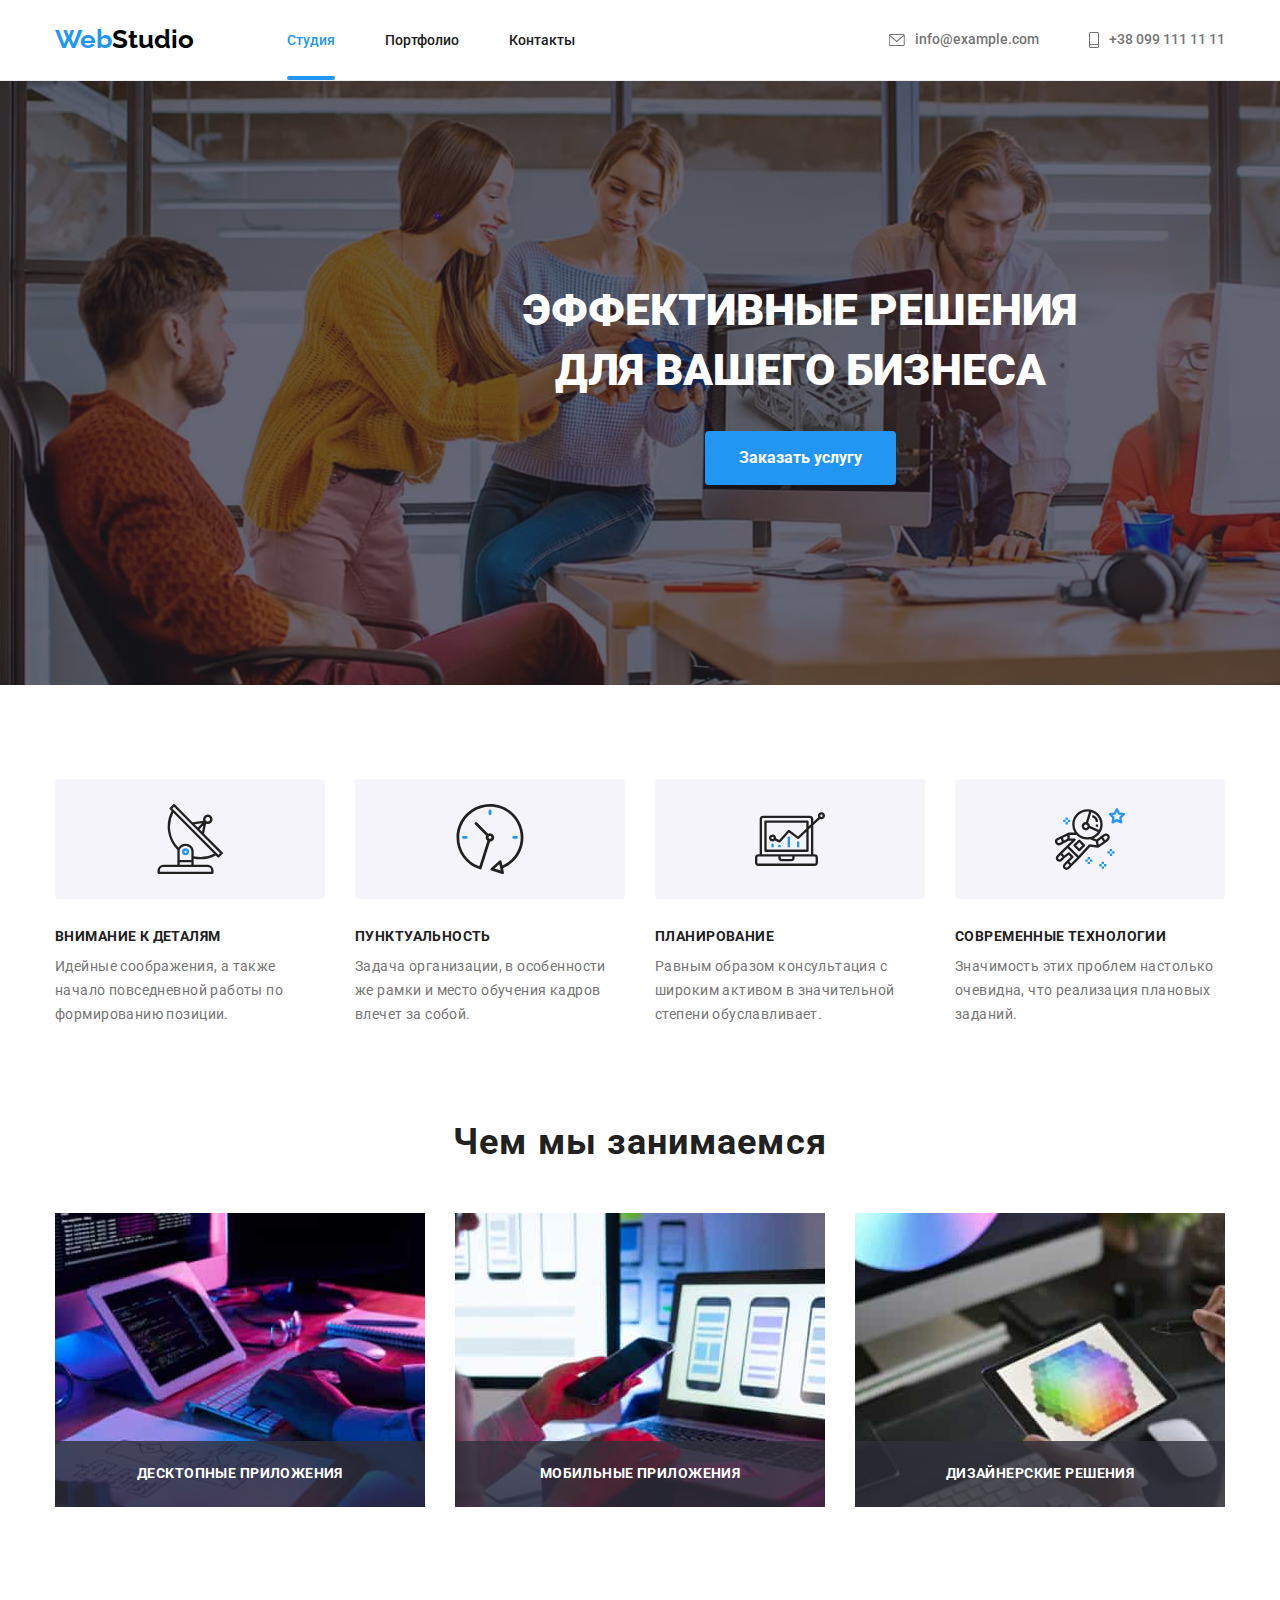
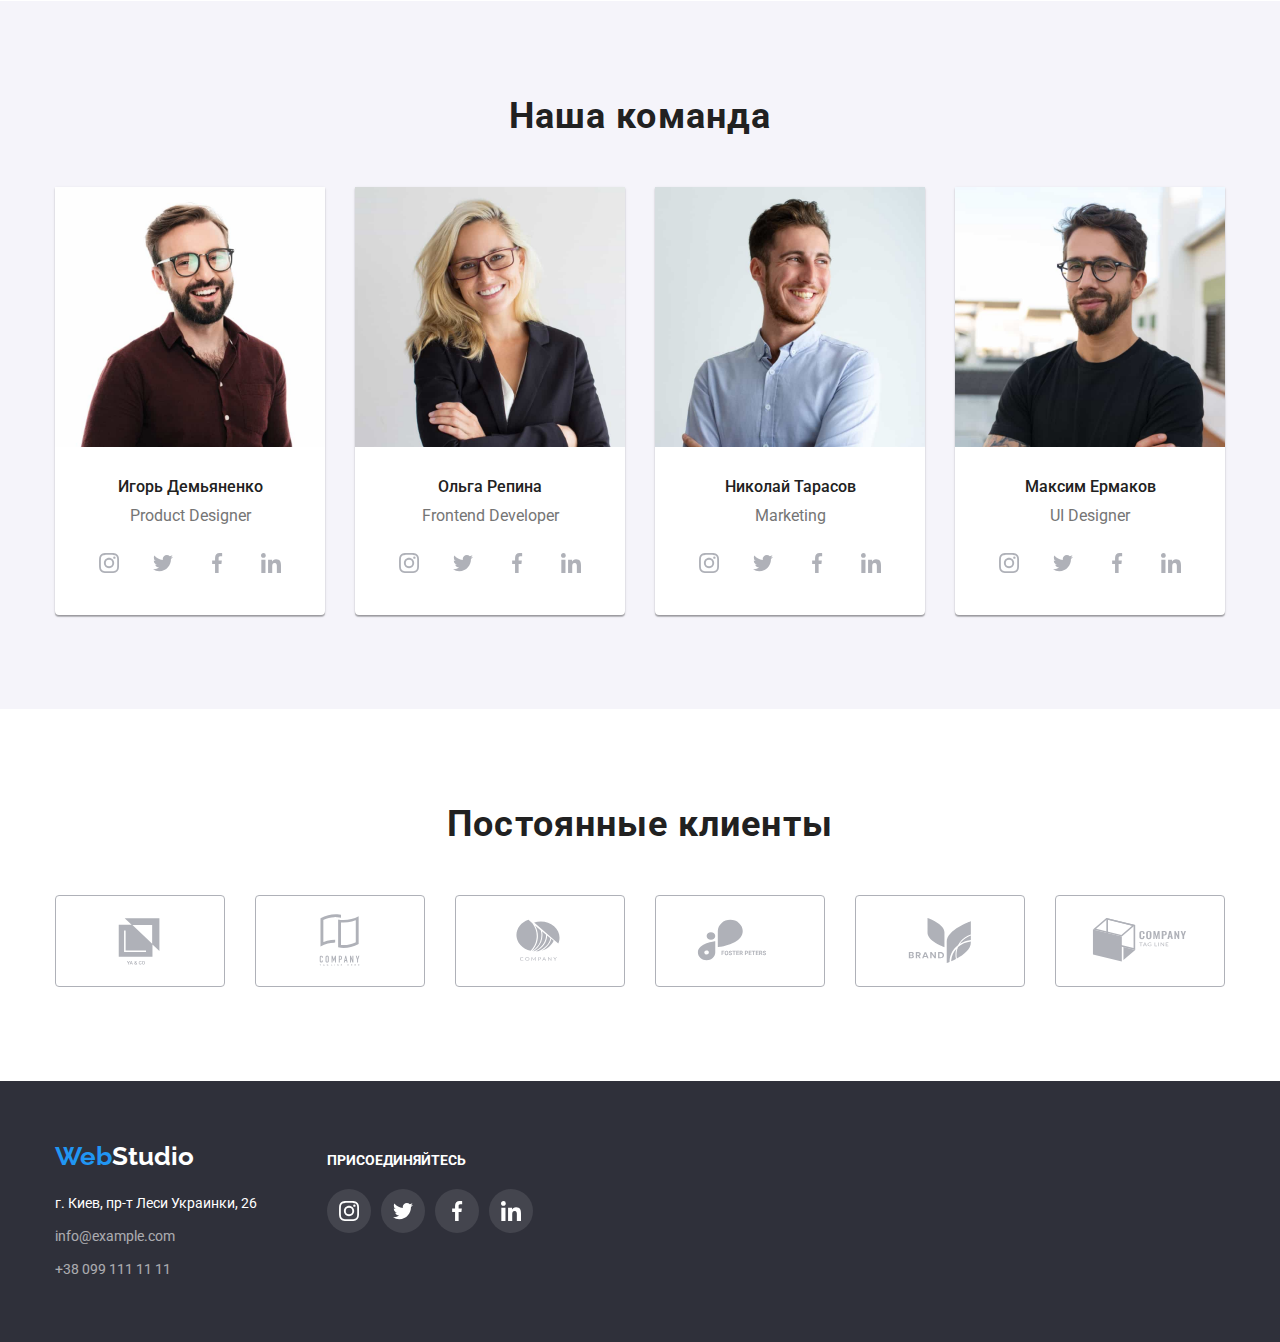
==== index.html @ a7347874 "initial commit" ====
<!DOCTYPE html>
<html lang="ru">
  <head>
    <meta charset="UTF-8" />
    <meta http-equiv="X-UA-Compatible" content="IE=edge" />
    <meta name="viewport" content="width=device-width, initial-scale=1.0" />

    <link rel="preconnect" href="https://fonts.googleapis.com" />
    <link rel="preconnect" href="https://fonts.gstatic.com" crossorigin />
    <link
      href="https://fonts.googleapis.com/css2?family=Raleway:wght@700&family=Roboto:wght@400;500;700;900&display=swap"
      rel="stylesheet"
    />
    <link
      rel="stylesheet"
      href="https://cdnjs.cloudflare.com/ajax/libs/modern-normalize/1.1.0/modern-normalize.min.css"
    />
    <link rel="stylesheet" href="./css/styles.css" />
    <title>Студия</title>
  </head>
  <body>
    <header>
      <section class="header-section">
        <div class="container">
          <a href="#" class="logo"><span class="logo-part">Web</span>Studio</a>
          <nav>
            <ul class="nav-list">
              <li><a class="nav-link link-color-change curent" href="#" width="48px">Студия</a></li>
              <li>
                <a class="nav-link link-color-change" href="./portfolio.html">Портфолио</a>
              </li>
              <li><a class="nav-link nav-link-color link-color-change" href="#">Контакты</a></li>
            </ul>
          </nav>
          <ul class="address-list">
            <li>
              <a class="address-link link-color-change" href="mailto:info@example.com">
                <svg class="mail" width="16" height="12">
                  <use href="./images/icons.svg#mail"></use>
                </svg>
                info@example.com
              </a>
            </li>
            <li>
              <a class="address-link link-color-change" href="tel:380991111111">
                <svg class="phone" width="10" height="16">
                  <use href="./images/icons.svg#phone"></use>
                </svg>
                +38 099 111 11 11</a
              >
            </li>
          </ul>
        </div>
      </section>
    </header>

    <main>
      <!-- Hero section -->
      <section class="hero-section">
        <div class="container">
          <h1 class="hero-title">ЭФФЕКТИВНЫЕ РЕШЕНИЯ <br />ДЛЯ ВАШЕГО БИЗНЕСА</h1>
          <button class="hero-button" type="button" data-modal-open>Заказать услугу</button>
        </div>
      </section>

      <!-- why we section -->
      <section class="why-we-section section">
        <div class="container">
          <ul class="why-we-list">
            <li class="why-we-card">
              <div class="feature-icon-thumb">
                <svg class="feature-icon" width="70px" height="70px">
                  <use href="./images/icons.svg#feature1"></use>
                </svg>
              </div>
              <h3 class="why-we-title title-color">Внимание к деталям</h3>
              <p class="why-we-content">
                Идейные соображения, а также начало повседневной работы по формированию позиции.
              </p>
            </li>
            <li class="why-we-card">
              <div class="feature-icon-thumb">
                <svg class="feature-icon" width="70px" height="70px">
                  <use href="./images/icons.svg#feature2"></use>
                </svg>
              </div>
              <h3 class="why-we-title title-color">Пунктуальность</h3>
              <p class="why-we-content">
                Задача организации, в особенности же рамки и место обучения кадров влечет за собой.
              </p>
            </li>
            <li class="why-we-card">
              <div class="feature-icon-thumb">
                <svg class="feature-icon" width="70px" height="70px">
                  <use href="./images/icons.svg#feature3"></use>
                </svg>
              </div>
              <h3 class="why-we-title title-color">Планирование</h3>
              <p class="why-we-content">
                Равным образом консультация с широким активом в значительной степени обуславливает.
              </p>
            </li>
            <li class="why-we-card">
              <div class="feature-icon-thumb">
                <svg class="feature-icon" width="70px" height="70px">
                  <use href="./images/icons.svg#feature4"></use>
                </svg>
              </div>
              <h3 class="why-we-title title-color">Современные технологии</h3>
              <p class="why-we-content">
                Значимость этих проблем настолько очевидна, что реализация плановых заданий.
              </p>
            </li>
          </ul>
        </div>
      </section>
      <!-- What we do section -->
      <section class="what-we-do-section section">
        <div class="container">
          <h2 class="what-we-do-title title-color">Чем мы занимаемся</h2>
          <ul class="what-we-do-list">
            <li>
              <img src="./images/img1what.jpg" alt="человек печатает на клавиатуре" width="370" />
              <p class="label">Десктопные приложения</p>
            </li>
            <li>
              <img src="./images/img2what.jpg" alt="женщина держит в реках телефон" width="370" />
              <p class="label">Мобильные приложения</p>
            </li>
            <li>
              <img
                src="./images/img3what.jpg"
                alt="планшет со цветовым спектром на экране"
                width="370"
              />
              <p class="label">Дизайнерские решения</p>
            </li>
          </ul>
        </div>
      </section>
      <!-- Our team section -->
      <section class="our-team-section section">
        <div class="container">
          <h2 class="our-team-title title-color">Наша команда</h2>
          <ul class="our-team-list">
            <li class="our-team-card">
              <img src="./images/img1team.jpg" alt="мужчина в очках с бородой" width="270" />
              <div class="our-team-description">
                <h3 class="our-team-unit">Игорь Демьяненко</h3>
                <p class="our-team-position">Product Designer</p>
                <ul class="social-link-list">
                  <li>
                    <a href="#" class="social-link">
                      <svg class="social-link-icon" width="20" height="20">
                        <use href="./images/icons.svg#instagram"></use>
                      </svg>
                    </a>
                  </li>
                  <li>
                    <a href="#" class="social-link">
                      <svg class="social-link-icon" width="20" height="20">
                        <use href="./images/icons.svg#twitter"></use>
                      </svg>
                    </a>
                  </li>
                  <li>
                    <a href="#" class="social-link">
                      <svg class="social-link-icon" width="20" height="20">
                        <use href="./images/icons.svg#facebook"></use>
                      </svg>
                    </a>
                  </li>
                  <li>
                    <a href="#" class="social-link">
                      <svg class="social-link-icon" width="20" height="20">
                        <use href="./images/icons.svg#linkedin"></use>
                      </svg>
                    </a>
                  </li>
                </ul>
              </div>
            </li>

            <li class="our-team-card">
              <img src="./images/img2team.jpg" alt="женщина в очках в темном пиджаке" width="270" />
              <div class="our-team-description">
                <h3 class="our-team-unit">Ольга Репина</h3>
                <p class="our-team-position">Frontend Developer</p>
                <ul class="social-link-list">
                  <li>
                    <a href="#" class="social-link">
                      <svg class="social-link-icon" width="20" height="20">
                        <use href="./images/icons.svg#instagram"></use>
                      </svg>
                    </a>
                  </li>
                  <li>
                    <a href="#" class="social-link">
                      <svg class="social-link-icon" width="20" height="20">
                        <use href="./images/icons.svg#twitter"></use>
                      </svg>
                    </a>
                  </li>
                  <li>
                    <a href="#" class="social-link">
                      <svg class="social-link-icon" width="20" height="20">
                        <use href="./images/icons.svg#facebook"></use>
                      </svg>
                    </a>
                  </li>
                  <li>
                    <a href="#" class="social-link">
                      <svg class="social-link-icon" width="20" height="20">
                        <use href="./images/icons.svg#linkedin"></use>
                      </svg>
                    </a>
                  </li>
                </ul>
              </div>
            </li>

            <li class="our-team-card">
              <img
                src="./images/img3team.jpg"
                alt="Мужчина с бородой в светлой рубашке"
                width="270"
              />
              <div class="our-team-description">
                <h3 class="our-team-unit">Николай Тарасов</h3>
                <p class="our-team-position">Marketing</p>
                <ul class="social-link-list">
                  <li>
                    <a href="#" class="social-link">
                      <svg class="social-link-icon" width="20" height="20">
                        <use href="./images/icons.svg#instagram"></use>
                      </svg>
                    </a>
                  </li>
                  <li>
                    <a href="#" class="social-link">
                      <svg class="social-link-icon" width="20" height="20">
                        <use href="./images/icons.svg#twitter"></use>
                      </svg>
                    </a>
                  </li>
                  <li>
                    <a href="#" class="social-link">
                      <svg class="social-link-icon" width="20" height="20">
                        <use href="./images/icons.svg#facebook"></use>
                      </svg>
                    </a>
                  </li>
                  <li>
                    <a href="#" class="social-link">
                      <svg class="social-link-icon" width="20" height="20">
                        <use href="./images/icons.svg#linkedin"></use>
                      </svg>
                    </a>
                  </li>
                </ul>
              </div>
            </li>

            <li class="our-team-card">
              <img
                src="./images/img4team.jpg"
                alt="Мужчина в очках с бородой в темной футболке"
                width="270"
              />
              <div class="our-team-description">
                <h3 class="our-team-unit">Максим Ермаков</h3>
                <p class="our-team-position">UI Designer</p>
                <ul class="social-link-list">
                  <li>
                    <a href="#" class="social-link">
                      <svg class="social-link-icon" width="20" height="20">
                        <use href="./images/icons.svg#instagram"></use>
                      </svg>
                    </a>
                  </li>
                  <li>
                    <a href="#" class="social-link">
                      <svg class="social-link-icon" width="20" height="20">
                        <use href="./images/icons.svg#twitter"></use>
                      </svg>
                    </a>
                  </li>
                  <li>
                    <a href="#" class="social-link">
                      <svg class="social-link-icon" width="20" height="20">
                        <use href="./images/icons.svg#facebook"></use>
                      </svg>
                    </a>
                  </li>
                  <li>
                    <a href="#" class="social-link">
                      <svg class="social-link-icon" width="20" height="20">
                        <use href="./images/icons.svg#linkedin"></use>
                      </svg>
                    </a>
                  </li>
                </ul>
              </div>
            </li>
          </ul>
        </div>
      </section>
      <!-- Clients section -->
      <section class="clients-section section">
        <div class="container">
          <h2 class="clients-title title-color">Постоянные клиенты</h2>
          <ul class="clients-list">
            <li>
              <a href="#" class="clients-logo">
                <svg class="logo-icon" width="106px" height="60px">
                  <use href="./images/icons.svg#logo1"></use>
                </svg>
              </a>
            </li>
            <li>
              <a href="#" class="clients-logo">
                <svg class="logo-icon" width="106px" height="60px">
                  <use href="./images/icons.svg#logo2"></use>
                </svg>
              </a>
            </li>
            <li>
              <a href="#" class="clients-logo">
                <svg class="logo-icon" width="106px" height="60px">
                  <use href="./images/icons.svg#logo3"></use>
                </svg>
              </a>
            </li>
            <li>
              <a href="#" class="clients-logo">
                <svg class="logo-icon" width="106px" height="60px">
                  <use href="./images/icons.svg#logo4"></use>
                </svg>
              </a>
            </li>
            <li>
              <a href="#" class="clients-logo">
                <svg class="logo-icon" width="106px" height="60px">
                  <use href="./images/icons.svg#logo5"></use>
                </svg>
              </a>
            </li>
            <li>
              <a href="#" class="clients-logo">
                <svg class="logo-icon" width="106px" height="60px">
                  <use href="./images/icons.svg#logo6"></use>
                </svg>
              </a>
            </li>
          </ul>
        </div>
      </section>
    </main>

    <footer class="footer-section">
      <div class="container">
        <div class="footer-block">
          <div class="adress-block">
            <a class="footer-logo" href="#"><span class="logo-part">Web</span>Studio</a>
            <address class="footer-address">
              <p>г. Киев, пр-т Леси Украинки, 26</p>
              <a class="footer-address-link link-color-change" href="mailto:info@example.com"
                >info@example.com</a
              >
              <a class="footer-address-link link-color-change" href="tel:380991111111"
                >+38 099 111 11 11</a
              >
            </address>
          </div>
          <div class="join-block">
            <p class="join-offer">Присоединяйтесь</p>
            <ul>
              <li class="join-link">
                <a href="#">
                  <svg class="join-icon" width="20px" height="20px">
                    <use href="./images/icons.svg#instagram"></use>
                  </svg>
                </a>
              </li>
              <li class="join-link">
                <a href="#">
                  <svg class="join-icon" width="20px" height="20px">
                    <use href="./images/icons.svg#twitter"></use>
                  </svg>
                </a>
              </li>
              <li class="join-link">
                <a href="#">
                  <svg class="join-icon" width="20px" height="20px">
                    <use href="./images/icons.svg#facebook"></use>
                  </svg>
                </a>
              </li>
              <li class="join-link">
                <a href="#">
                  <svg class="join-icon" width="20px" height="20px">
                    <use href="./images/icons.svg#linkedin"></use>
                  </svg>
                </a>
              </li>
            </ul>
          </div>
        </div>
      </div>
    </footer>
    <!-- Modal -->
    <div data-modal class="backdrop is-hidden">
      <div class="modal">
        <button class="close-modal" data-modal-close>
          <svg width="11px" height="11px">
            <use href="./images/icons.svg#close-btn"></use>
          </svg>
        </button>
      </div>
    </div>

    <script src="./js/modal.js"></script>
  </body>
</html>
---- css/styles.css ----
:root {
  /* text color settings */
  --brand-color: #2196f3;
  --title-color: #212121;
  --main-text-color: #757575;
  /* background color settings */
  --main-background-color: #e5e5e5;
  --light-background-color: #f5f4fa;
  --dark-background-color: #2f303a;
  /* icon color settings */
  --icon-fill-color: #afb1b8;
}

body {
  font-family: 'Roboto', sans-serif;
  color: var(--main-text-color);
  background-color: #fff;
  margin: 0;
}
.container {
  margin: 0 auto;
  padding: 0 15px;
  width: 1200px;
}

ul {
  margin: 0;
  padding: 0;
  list-style: none;
}
img {
  display: block;
  max-width: 100%;
  height: auto;
}
a {
  cursor: pointer;
}

/* header styles */
.header-section {
  border-bottom: 1px solid #ececec;
}
.header-section div {
  display: flex;
  align-items: center;
}
.logo {
  padding: 24px 0 25px 0;
  font-family: 'Raleway', sans-serif;
  font-weight: 700;
  color: #000;
  font-size: 26px;
  line-height: 1.17;
  text-decoration: none;
}
.logo-part {
  color: var(--brand-color);
}
.nav-list {
  display: flex;
  margin-left: 93px;
}
.nav-link,
.address-link {
  padding: 32px 0;

  font-weight: 500;
  font-size: 14px;
  line-height: 1.14;
  text-decoration: none;
}
.nav-list .nav-link {
  color: var(--title-color);
}
.nav-list li:not(:last-child),
.address-list li:not(:last-child) {
  margin-right: 50px;
}
.nav-list .curent {
  position: relative;
  color: var(--brand-color);
}
.nav-list .curent::after {
  content: '';

  position: absolute;
  width: 100%;
  height: 4px;
  bottom: 0;
  right: 0;

  background: var(--brand-color);
  border-radius: 2px;
}

.address-list {
  display: flex;
  margin-left: auto;
}
.address-list .address-link {
  color: var(--main-text-color);

  display: flex;
  align-items: center;
}
.link-color-change {
  transition: color 250ms cubic-bezier(0.4, 0, 0.2, 1);
}

.link-color-change:hover,
.link-color-change:focus {
  color: var(--brand-color);
}
.mail,
.phone {
  margin-right: 10px;
  fill: currentColor;
}

.title-color {
  margin: 0;
  color: var(--title-color);
  letter-spacing: 0.03em;
}

/* hero section styles */

.hero-section {
  position: relative;
  background-color: var(--dark-background-color);
  background-image: linear-gradient(rgba(47, 48, 58, 0.4), rgba(47, 48, 58, 0.4)),
    url(../images/herobg.jpg);
  background-repeat: no-repeat;
  background-size: cover;
  min-width: 1600px;

  text-align: center;
  padding: 200px 0;
}

.hero-title {
  margin: 0 auto 30px;

  color: #fff;
  font-size: 44px;
  font-weight: 900;
  line-height: 1.36;
}
.hero-button {
  transition: box-shadow 250ms cubic-bezier(0.4, 0, 0.2, 1),
    background-color 250ms cubic-bezier(0.4, 0, 0.2, 1);

  padding: 10px 32px;
  border-radius: 4px;
  border-color: transparent;

  background-color: var(--brand-color);
  font-family: inherit;
  color: #fff;
  font-size: 16px;
  font-weight: 700;
  line-height: 1.88;
  cursor: pointer;
}
.hero-button:hover,
.hero-button:focus,
.hero-button:active {
  background-color: #188ce8;
  box-shadow: 0px 4px 4px rgba(0, 0, 0, 0.15);
}

/* why we section styles */
.section {
  padding: 94px 0;
}
.why-we-list {
  display: flex;
}
.feature-icon-thumb {
  display: flex;
  align-items: center;
  justify-content: center;
  margin-bottom: 30px;

  width: 270px;
  height: 120px;
  background: #f5f4fa;
  border-radius: 4px;
}

.why-we-card {
  flex-basis: calc((100% - 90px) / 4);
}
.why-we-card:not(:last-child) {
  margin-right: 30px;
}

.why-we-title {
  margin: 0 0 10px;

  text-transform: uppercase;
  font-size: 14px;
  line-height: 1.14;
}

.why-we-content {
  margin: 0;

  font-size: 14px;
  line-height: 1.71;
  letter-spacing: 0.03em;
}
/* what we do section styles */
.what-we-do-section {
  text-align: center;
  padding-top: 0;
}
.what-we-do-title {
  margin-bottom: 50px;

  font-size: 36px;
  line-height: 1.17;
}
.what-we-do-list {
  display: flex;
}
.what-we-do-list li:not(:last-child) {
  margin-right: 30px;
}
.what-we-do-list li {
  position: relative;
  text-align: center;
  overflow: hidden;
}
.label {
  display: block;
  width: 370px;
  position: absolute;
  bottom: 0;
  z-index: 1;
  margin: 0;
  padding: 25px 0;
  background: rgba(47, 48, 58, 0.8);

  text-transform: uppercase;
  color: #fff;
  font-weight: 700;
  font-size: 14px;
  line-height: 1.14;
  letter-spacing: 0.03em;
}

/* our team section styles */
.our-team-section {
  text-align: center;
  padding: 94px 0;

  background-color: var(--light-background-color);
}
.our-team-title {
  margin: 0 0 50px;

  font-size: 36px;
  line-height: 1.17;
}
.our-team-list {
  display: flex;
}
.our-team-card {
  background-color: #fff;
  box-shadow: 0px 1px 3px rgba(0, 0, 0, 0.12), 0px 1px 1px rgba(0, 0, 0, 0.14),
    0px 2px 1px rgba(0, 0, 0, 0.2);
  border-radius: 0px 0px 4px 4px;
}
.our-team-card:not(:last-child) {
  margin-right: 30px;
}
.our-team-description {
  display: flex;
  flex-direction: column;
  padding: 30px 0;
  align-items: center;
}
.our-team-unit {
  display: inline-block;
  margin: 0 0 10px;

  color: var(--title-color);
  font-size: 16px;
  font-weight: 500;
  line-height: 1.19;
}
.our-team-position {
  margin: 0 0 16px;
  font-size: 16px;
  line-height: 1.19;
}
.social-link-list {
  display: flex;
  width: 206px;
  justify-content: space-between;
}

.social-link {
  transition: background-color 250ms cubic-bezier(0.4, 0, 0.2, 1),
    fill 250ms cubic-bezier(0.4, 0, 0.2, 1);

  display: flex;
  width: 44px;
  height: 44px;

  justify-content: center;
  align-items: center;
  fill: var(--icon-fill-color);
  border-radius: 50%;
}

.social-link:hover,
.social-link:focus {
  background-color: var(--brand-color);
  fill: white;
}

/* clients styles */
.clients-section {
  text-align: center;
}
.clients-title {
  margin: 0 0 50px;

  font-size: 36px;
  line-height: 1.17;
}
.clients-list {
  display: flex;
}
.clients-list li:not(:last-child) {
  margin-right: 30px;
}
.clients-logo {
  transition: color 250ms cubic-bezier(0.4, 0, 0.2, 1),
    border-color 250ms cubic-bezier(0.4, 0, 0.2, 1);

  display: flex;
  justify-content: center;
  align-items: center;

  border: 1px solid;
  border-color: var(--icon-fill-color);
  border-radius: 4px;

  width: 170px;
  height: 92px;

  color: var(--icon-fill-color);
}

.clients-logo:hover,
.clients-logo:focus {
  color: var(--brand-color);
  border-color: var(--brand-color);
}

.logo-icon {
  fill: currentColor;
}

/* portfolio styles */
.portfolio-section {
  text-align: center;
  padding: 94px 0;
}
.portfolio-title {
  height: 0;
  overflow: hidden;
  position: absolute;
}
.filter-list {
  display: flex;
  margin-bottom: 50px;
  justify-content: center;
}
.filter-list li:not(:last-child) {
  margin-right: 8px;
}
.filter-button {
  padding: 6px 22px;
  border-color: transparent;
  border-radius: 4px;

  background-color: var(--light-background-color);
  font-family: inherit;
  color: var(--title-color);
  font-size: 16px;
  font-weight: 500;
  line-height: 1.63;
}
.button-change-color {
  transition: box-shadow 250ms cubic-bezier(0.4, 0, 0.2, 1),
    color 250ms cubic-bezier(0.4, 0, 0.2, 1), background-color 250ms cubic-bezier(0.4, 0, 0.2, 1);
}
.button-change-color:hover,
.button-change-color:focus,
.button-change-color:active {
  box-shadow: 0px 3px 1px rgba(0, 0, 0, 0.1), 0px 1px 2px rgba(0, 0, 0, 0.08),
    0px 2px 2px rgba(0, 0, 0, 0.12);

  color: #fff;
  background-color: var(--brand-color);
  cursor: pointer;
}
.project-list {
  display: flex;
  flex-wrap: wrap;
  justify-content: center;
  margin-right: -30px;
  margin-bottom: -30px;
}
.project-list a {
  text-decoration: none;
  color: var(--main-text-color);
}
.project-card {
  transition: box-shadow 250ms cubic-bezier(0.4, 0, 0.2, 1);

  flex-basis: calc((100% - 90px) / 3);
  margin: 0 30px 30px 0;
}
.project-card:focus,
.project-card:hover {
  box-shadow: 0px 1px 1px rgba(0, 0, 0, 0.12), 0px 4px 4px rgba(0, 0, 0, 0.06),
    1px 4px 6px rgba(0, 0, 0, 0.16);
}
.thumb {
  position: relative;
  overflow: hidden;
}
.overlay {
  position: absolute;
  width: 100%;
  height: 100%;
  left: 0;
  top: 0;
  transform: translateY(100%);
  transition: transform 1s linear;

  padding: 63px 24px;
  margin: 0;
  text-align: start;

  background: rgba(33, 150, 243, 0.9);

  font-size: 18px;
  line-height: 1.56;
  letter-spacing: 0.03em;
  color: #ffffff;
}

.project-card:hover .overlay {
  transform: translateY(0%);
}

.project-card-description {
  text-align: start;
  padding: 20px 24px;
  border: 1px solid #eeeeee;
}
.project-title {
  margin: 0 0 4px;
  color: var(--title-color);
  font-size: 18px;
  font-weight: 700;
  line-height: 2;
}
.project-type {
  font-size: 16px;
  line-height: 1.88;
}

/* footer styles */
.footer-section {
  padding: 60px 0;
  background-color: var(--dark-background-color);
}
.footer-logo {
  display: inline-block;
  margin-bottom: 20px;

  font-family: 'Raleway', sans-serif;
  color: #fff;
  text-decoration: none;
  font-weight: 700;
  font-size: 26px;
  line-height: 1.2;
}
.footer-address {
  display: flex;
  flex-direction: column;

  color: #fff;
  font-style: normal;
  font-size: 14px;
  line-height: 1.71;
}
.footer-address-link {
  display: inline-block;

  color: #fff;
  opacity: 60%;
  text-decoration: none;
}

.footer-address-link:not(:last-child),
.footer-address p {
  margin: 0 0 9px;
}
.footer-block {
  display: flex;
  align-items: baseline;
}
.join-block {
  margin-left: 70px;
}
.join-offer {
  margin: 0 0 20px;

  text-transform: uppercase;
  color: #ffffff;
  font-size: 14px;
  line-height: 1.14;
  font-weight: 700;
}
.join-block ul {
  display: flex;
}
.join-link:not(:last-child) {
  margin-right: 10px;
}
.join-link a {
  display: flex;
  justify-content: center;
  align-items: center;

  width: 44px;
  height: 44px;
  border-radius: 50%;
  background-color: rgba(255, 255, 255, 0.1);
}
.join-icon {
  fill: #ffffff;
}
.join-link {
  transition: background-color 250ms cubic-bezier(0.4, 0, 0.2, 1);
}
.join-link a:hover,
.join-link a:focus {
  background-color: var(--brand-color);
}

/* Backdrop */
.is-hidden {
  visibility: hidden;
  opacity: 0;
  pointer-events: none;

  transform: scale(0.3) translatey(100%);
  transition: 0.5s ease;
}
.backdrop {
  position: fixed;
  width: 100%;
  height: 100vh;
  left: 0px;
  top: 0px;
  z-index: 1;
  transition: 0.5s linear;

  background: rgba(0, 0, 0, 0.2);
}
.modal {
  position: absolute;
  width: 528px;
  height: 581px;
  top: 50%;
  left: 50%;
  transform: translate(-50%, -50%);
  z-index: 10;

  box-shadow: 0px 1px 3px rgba(0, 0, 0, 0.12), 0px 1px 1px rgba(0, 0, 0, 0.14),
    0px 2px 1px rgba(0, 0, 0, 0.2);
  border-radius: 4px;

  background-color: #fff;
}
.close-modal {
  display: flex;
  justify-content: center;
  align-items: center;

  position: absolute;
  width: 30px;
  height: 30px;
  top: 8px;
  right: 8px;

  border-radius: 50%;
  border: 1px solid rgba(0, 0, 0, 0.1);
  background-color: #fff;
  cursor: pointer;
}
.close-modal svg {
  transition: fill 250ms cubic-bezier(0.4, 0, 0.2, 1);
  fill: #000;
}
.close-modal:hover svg,
.close-modal:focus svg {
  fill: var(--brand-color);
}
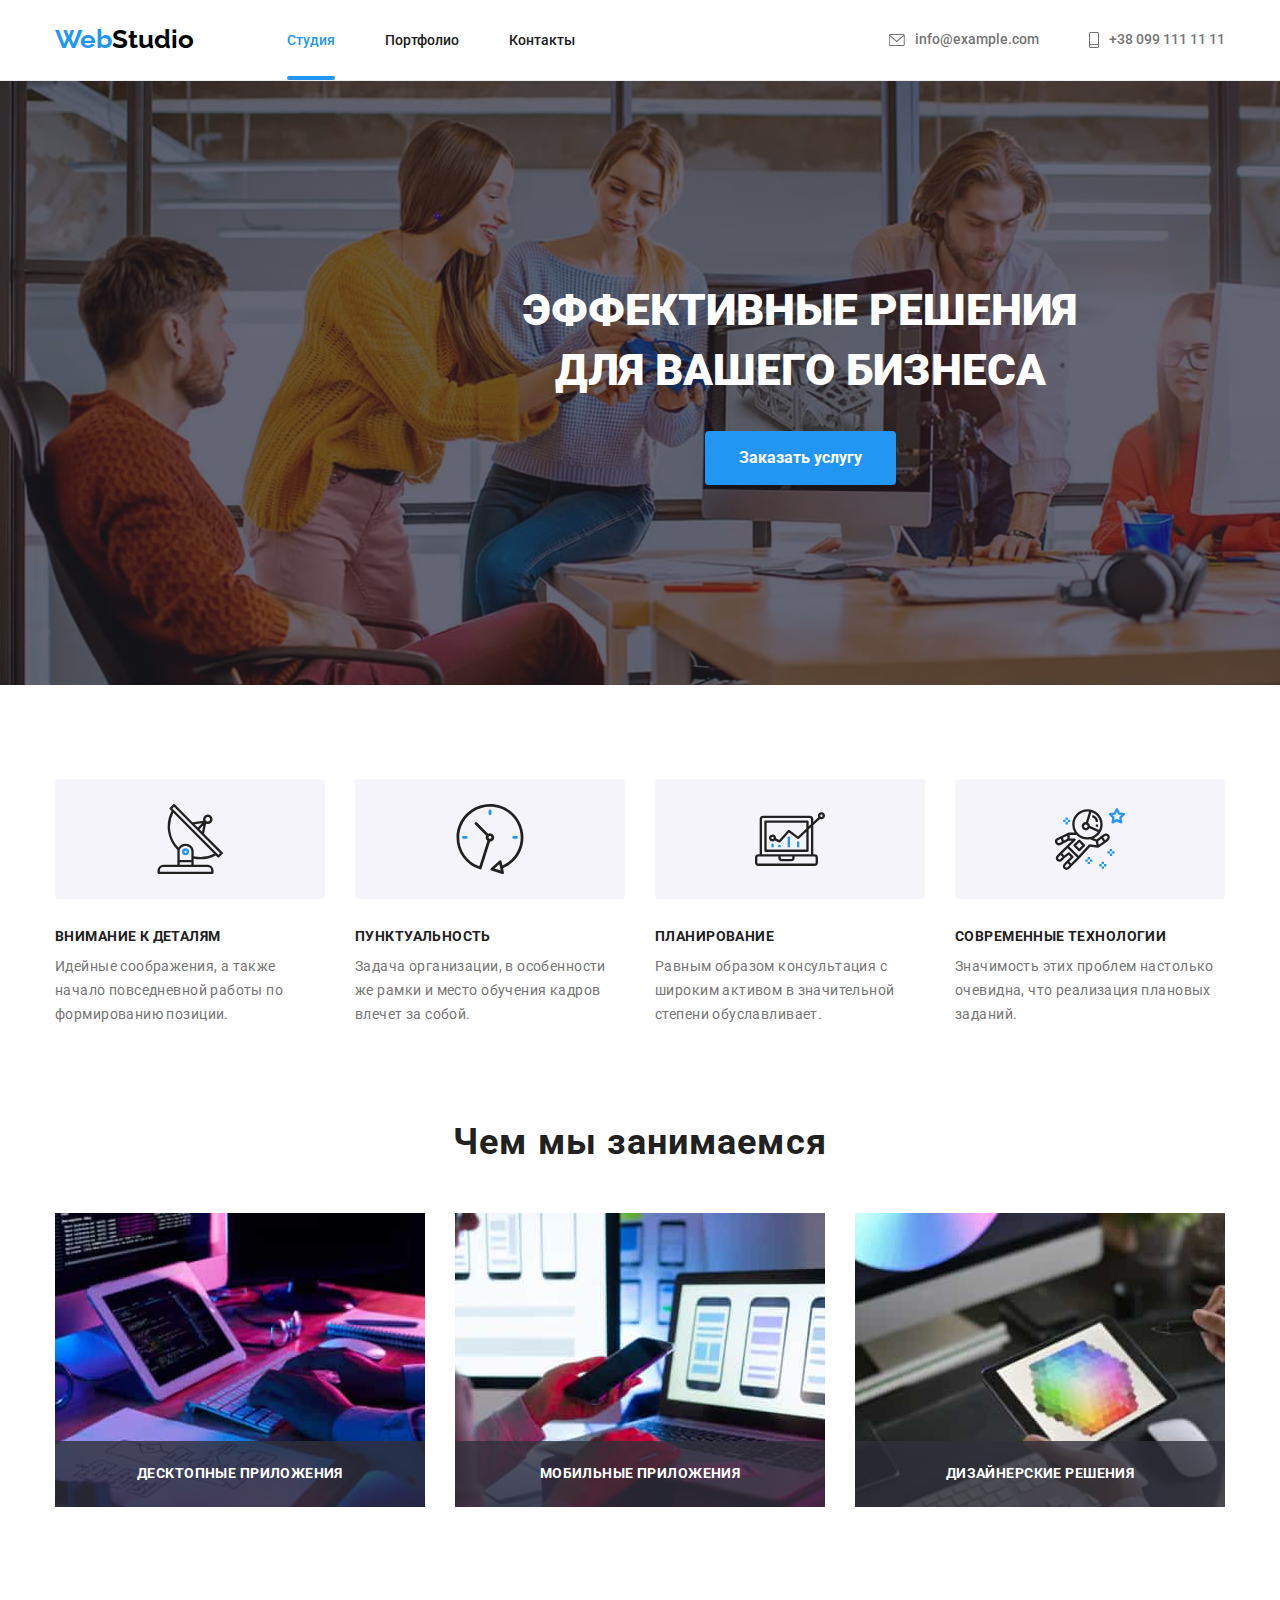
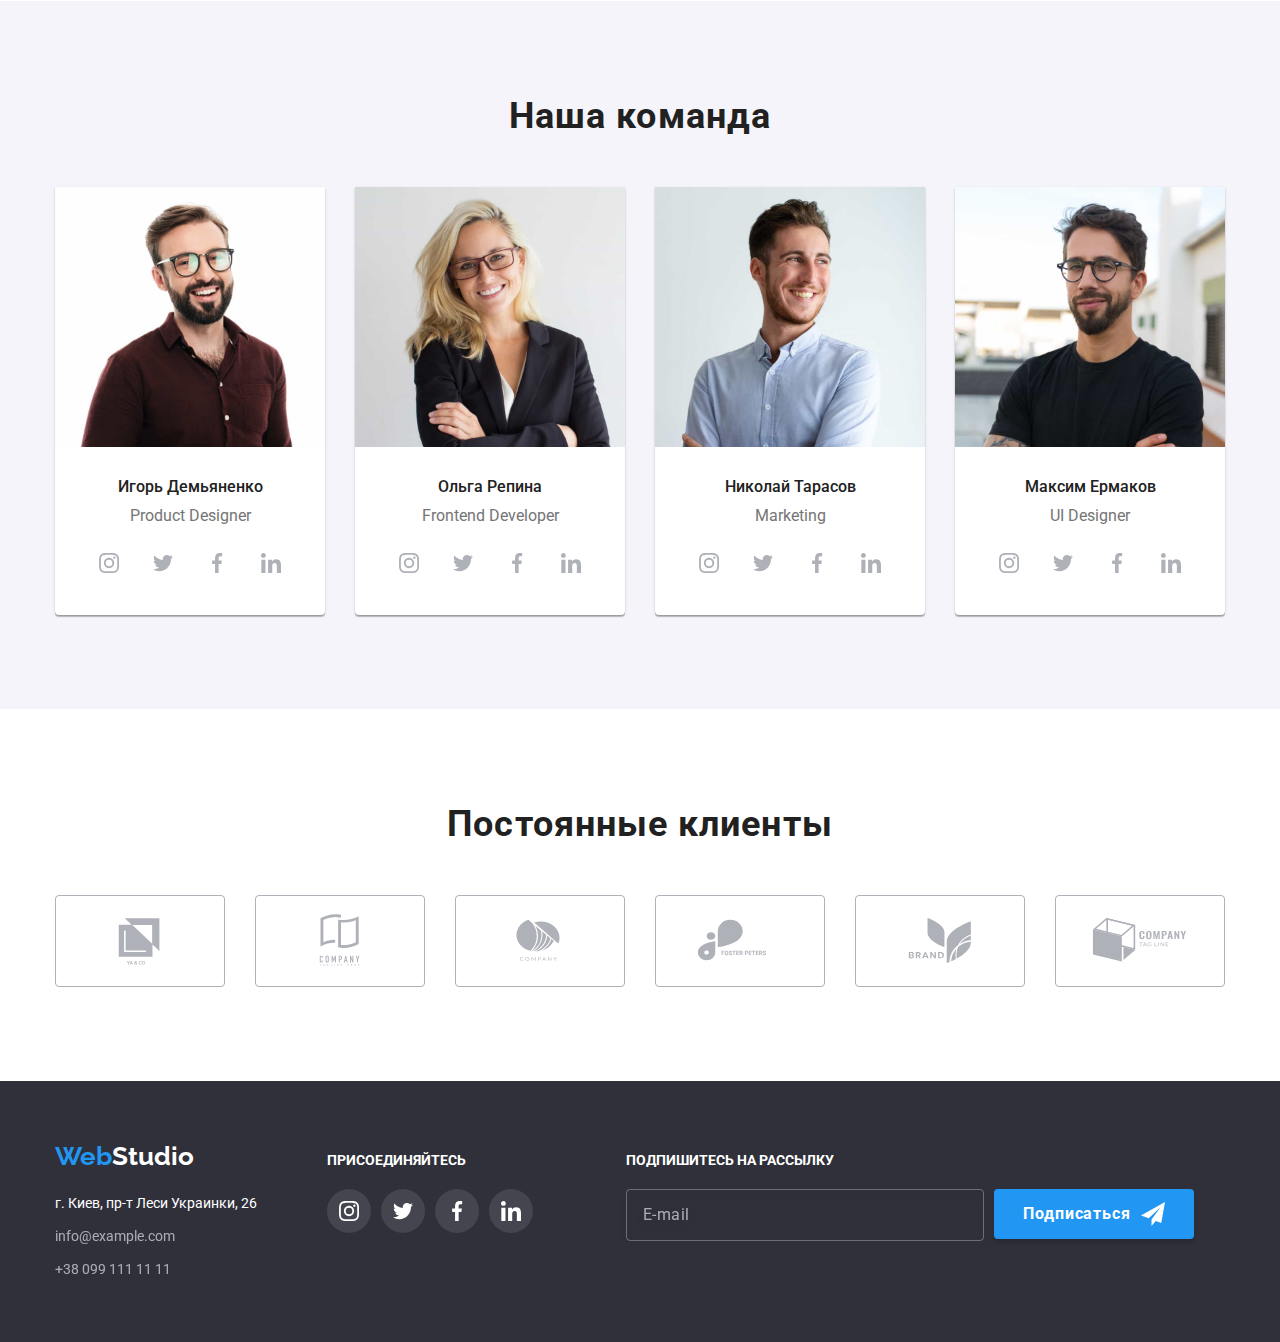
==== commit f00d8aa6: "add footer mailing block" ====
--- a/index.html
+++ b/index.html
@@ -405,6 +405,18 @@
               </li>
             </ul>
           </div>
+          <div class="footer-form-block">
+            <p class="mailing-offer">Подпишитесь на рассылку</p>
+            <form class="mailing-form">
+              <input class="mail-input" type="email" placeholder="E-mail" name="email" />
+              <button class="mailing-button" type="submit">
+                Подписаться
+                <svg class="send-icon" width="24" height="24">
+                  <use href="images/icons.svg#send" />
+                </svg>
+              </button>
+            </form>
+          </div>
         </div>
       </div>
     </footer>
--- a/css/styles.css
+++ b/css/styles.css
@@ -522,7 +522,8 @@
 .join-block {
   margin-left: 70px;
 }
-.join-offer {
+.join-offer,
+.mailing-offer {
   margin: 0 0 20px;
 
   text-transform: uppercase;
@@ -547,7 +548,8 @@
   border-radius: 50%;
   background-color: rgba(255, 255, 255, 0.1);
 }
-.join-icon {
+.join-icon,
+.send-icon {
   fill: #ffffff;
 }
 .join-link {
@@ -556,6 +558,77 @@
 .join-link a:hover,
 .join-link a:focus {
   background-color: var(--brand-color);
+}
+.footer-form-block {
+  margin-left: 93px;
+}
+.mailing-form {
+  display: flex;
+  flex-direction: row;
+}
+.mail-input {
+  width: 358px;
+  min-height: 50px;
+  background-color: inherit;
+
+  padding: 15px 0;
+
+  border: 1px solid rgba(255, 255, 255, 0.3);
+  box-sizing: border-box;
+  filter: drop-shadow(0px 4px 4px rgba(0, 0, 0, 0.15));
+  border-radius: 4px;
+
+  text-indent: 16px;
+  font-size: 16px;
+  line-height: 1.25;
+  letter-spacing: 0.03em;
+  color: #fff;
+
+  transition: border-color 250ms cubic-bezier(0.4, 0, 0.2, 1),
+    outline 250ms cubic-bezier(0.4, 0, 0.2, 1);
+}
+.mail-input:hover,
+.mail-input:focus,
+.mail-input:active {
+  border-color: var(--brand-color);
+  outline: var(--brand-color);
+}
+.mail-input::placeholder {
+  font-size: 16px;
+  line-height: 1.25;
+  letter-spacing: 0.03em;
+  color: rgba(255, 255, 255, 0.6);
+
+  display: flex;
+  align-items: center;
+  text-indent: 16px;
+}
+
+.mailing-button {
+  display: flex;
+  justify-content: center;
+  align-items: center;
+  text-align: center;
+
+  width: 200px;
+  height: 50px;
+  background-color: var(--brand-color);
+  box-shadow: 0px 4px 4px rgba(0, 0, 0, 0.15);
+  border-radius: 4px;
+  border-color: transparent;
+
+  padding: 10px 0;
+  margin-left: 10px;
+
+  font-weight: 700;
+  font-size: 16px;
+  line-height: 1.87;
+  letter-spacing: 0.06em;
+
+  color: #ffffff;
+}
+.send-icon {
+  margin-left: 10px;
 }
 
 /* Backdrop */
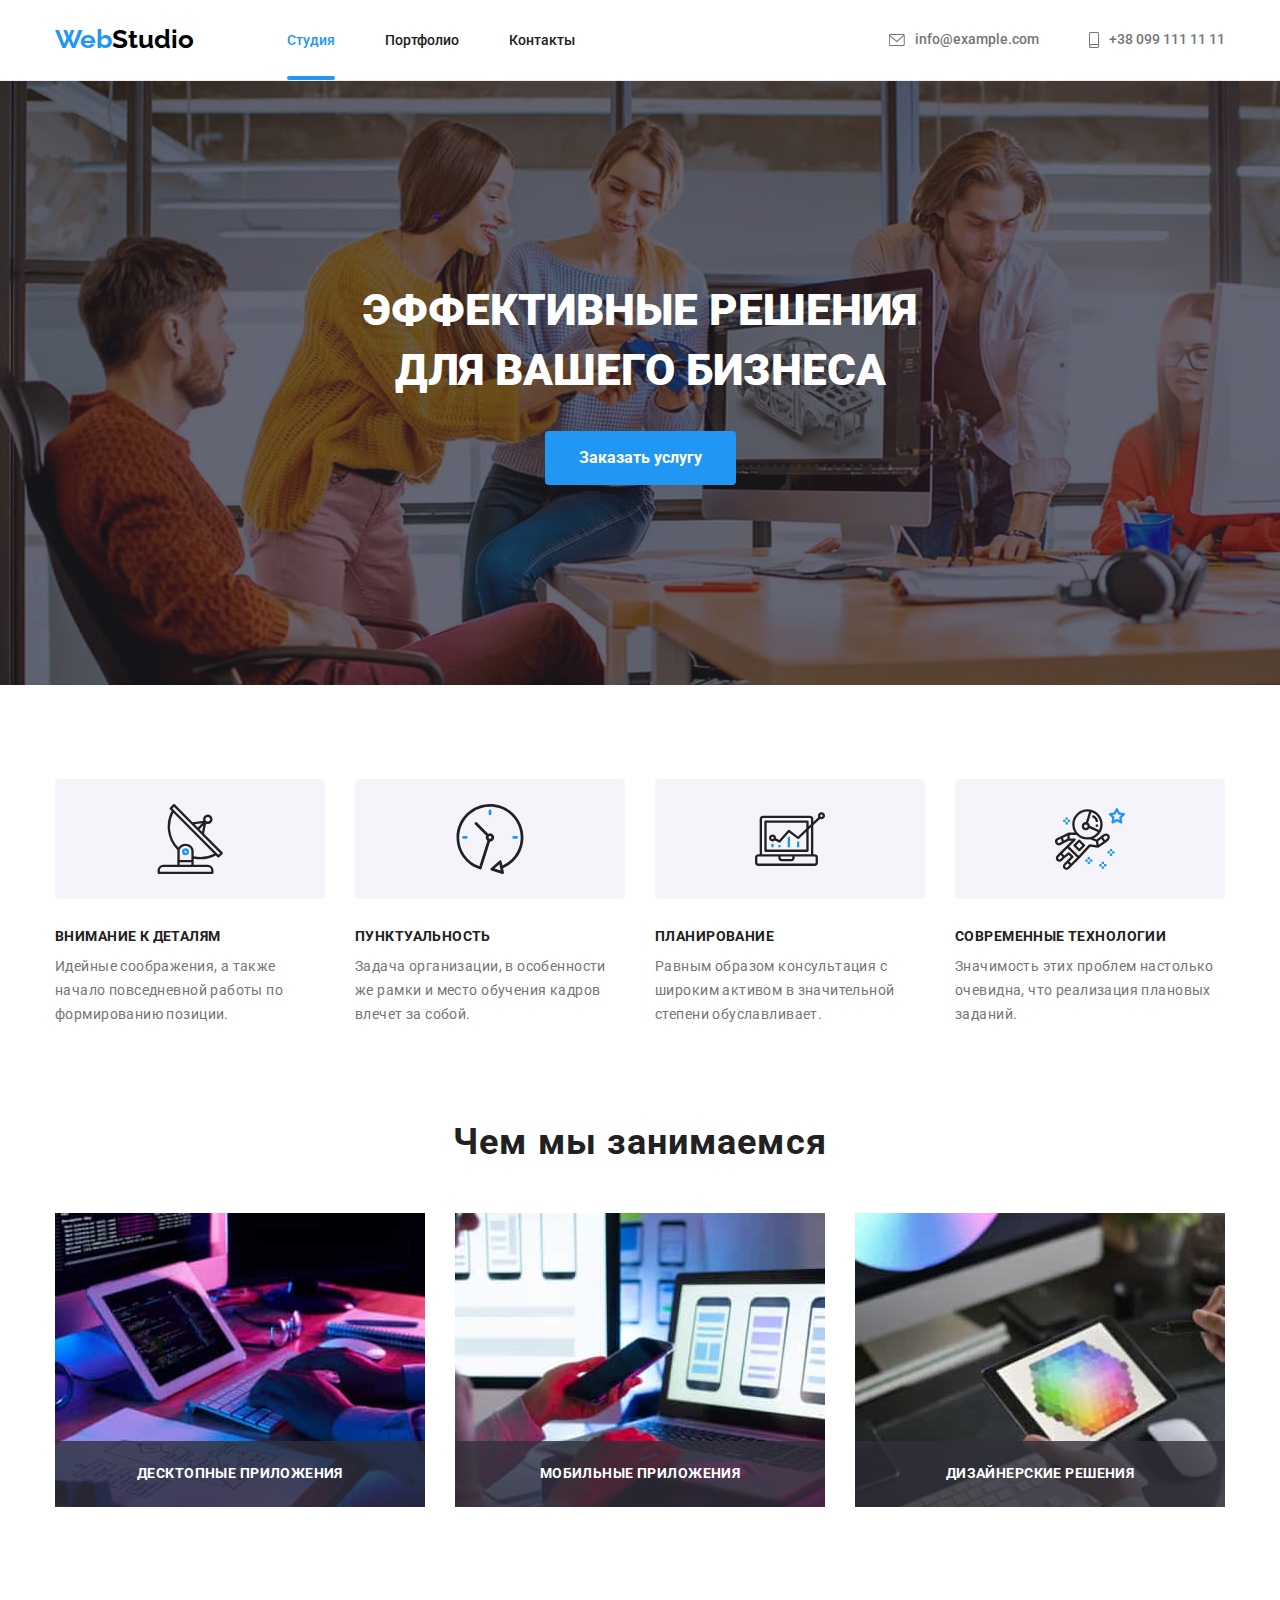
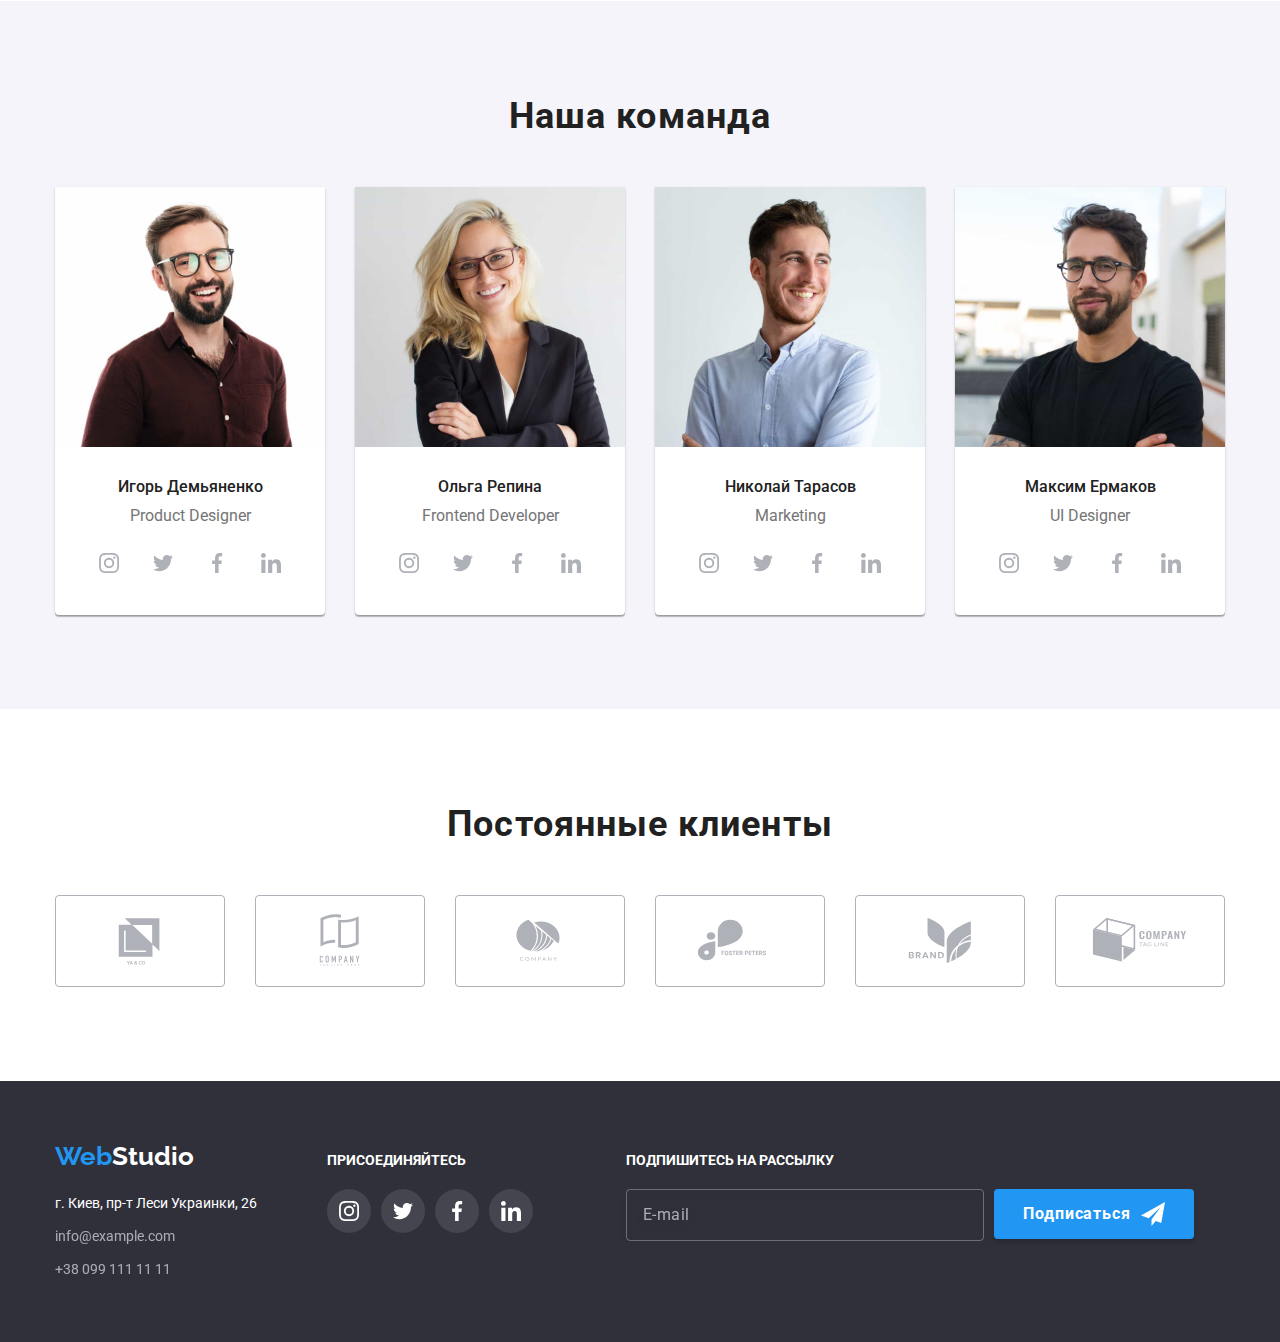
==== commit 258cd6bd: "fix width" ====
--- a/index.html
+++ b/index.html
@@ -428,6 +428,17 @@
             <use href="./images/icons.svg#close-btn"></use>
           </svg>
         </button>
+        <p>Оставьте свои данные, мы вам перезвоним</p>
+        <form>
+          <label for="name">Имя</label>
+          <input type="text" name="name" id="name" />
+          <label for="tel">Телефон</label>
+          <input type="tel" name="tel" id="tel" />
+          <label for="mail">Почта</label>
+          <input type="email" name="mail" id="mail" />
+          <label for="comment"></label>
+          <textarea id="comment"></textarea>
+        </form>
       </div>
     </div>
 
--- a/css/styles.css
+++ b/css/styles.css
@@ -133,7 +133,7 @@
     url(../images/herobg.jpg);
   background-repeat: no-repeat;
   background-size: cover;
-  min-width: 1600px;
+  max-width: 1600px;
 
   text-align: center;
   padding: 200px 0;
@@ -587,9 +587,7 @@
   transition: border-color 250ms cubic-bezier(0.4, 0, 0.2, 1),
     outline 250ms cubic-bezier(0.4, 0, 0.2, 1);
 }
-.mail-input:hover,
-.mail-input:focus,
-.mail-input:active {
+.mail-input:focus {
   border-color: var(--brand-color);
   outline: var(--brand-color);
 }
@@ -598,6 +596,7 @@
   line-height: 1.25;
   letter-spacing: 0.03em;
   color: rgba(255, 255, 255, 0.6);
+  opacity: 1;
 
   display: flex;
   align-items: center;
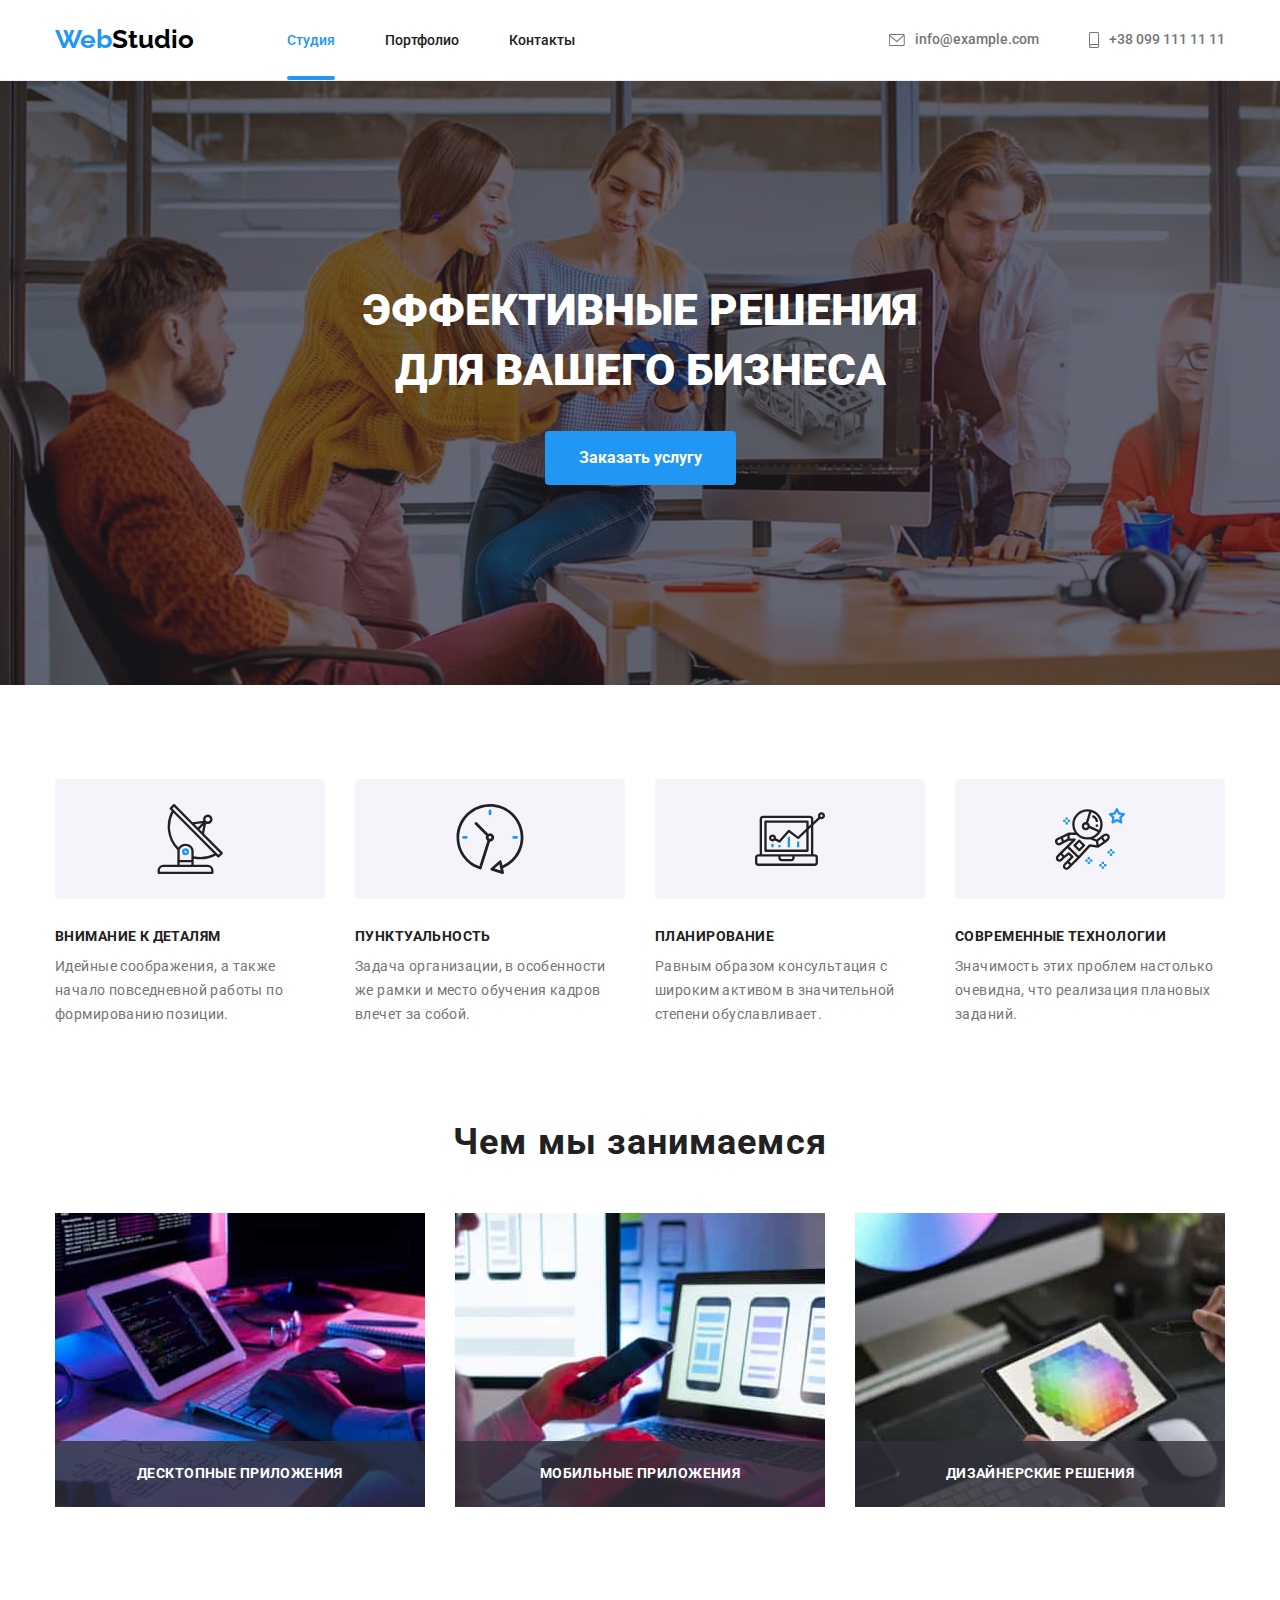
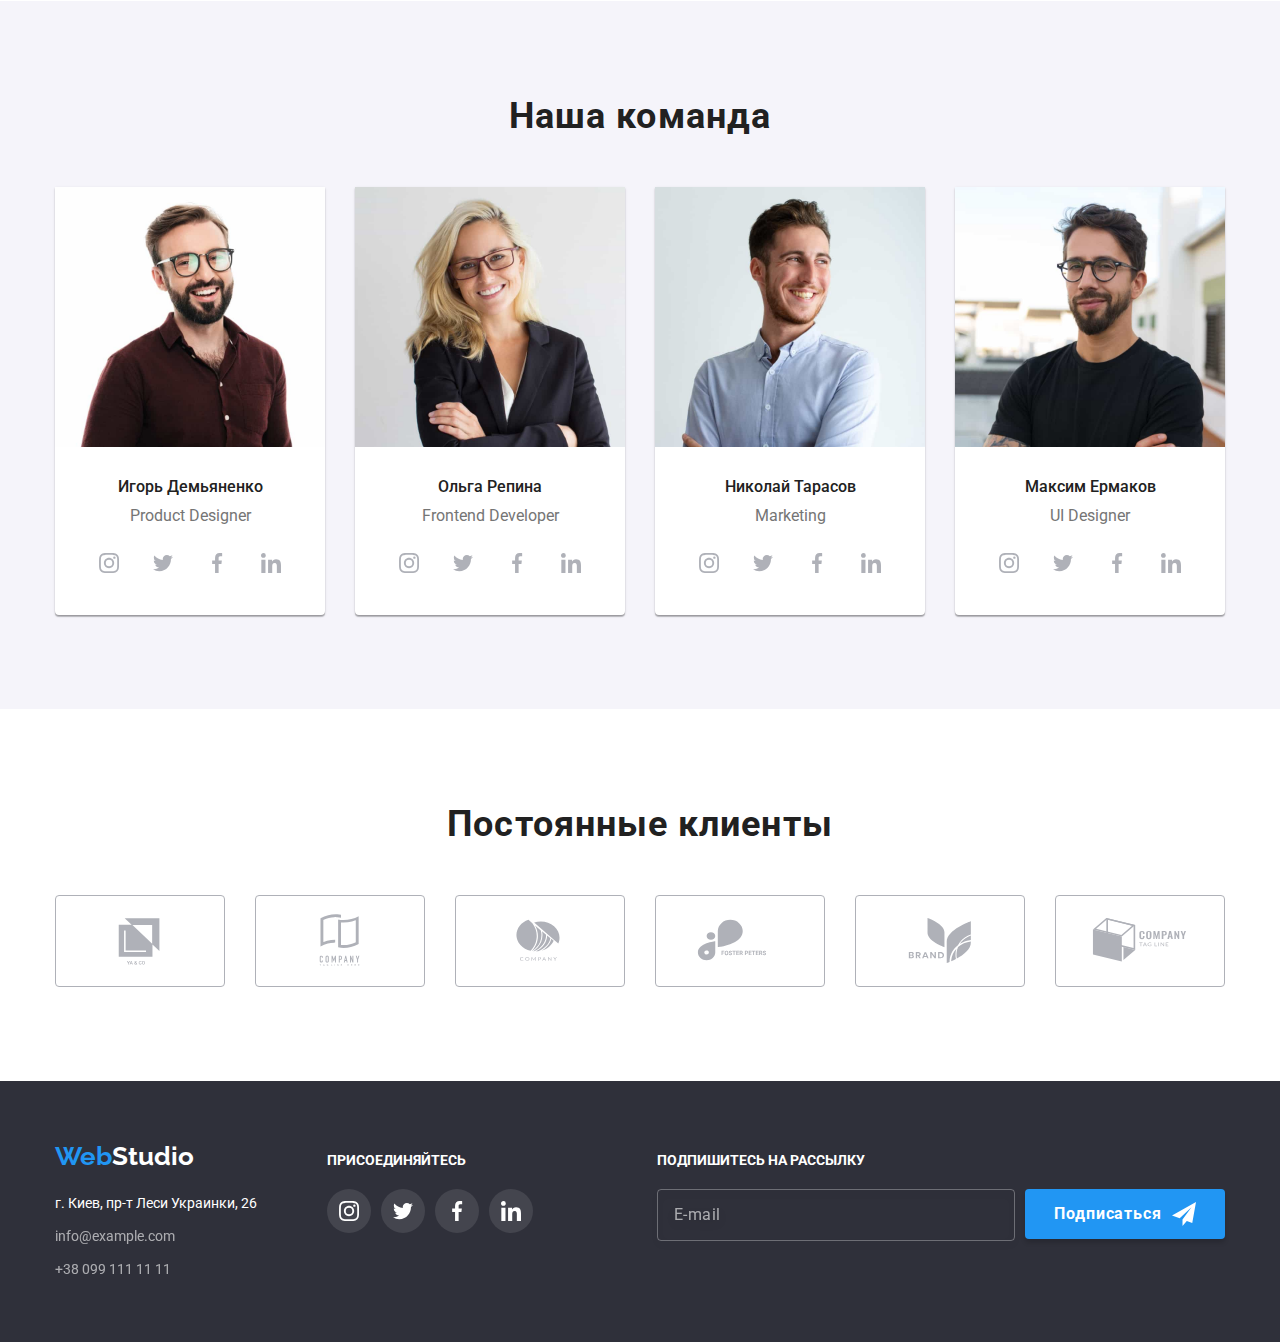
==== commit c56de596: "add inputs and styles" ====
--- a/index.html
+++ b/index.html
@@ -428,16 +428,51 @@
             <use href="./images/icons.svg#close-btn"></use>
           </svg>
         </button>
-        <p>Оставьте свои данные, мы вам перезвоним</p>
-        <form>
-          <label for="name">Имя</label>
-          <input type="text" name="name" id="name" />
-          <label for="tel">Телефон</label>
-          <input type="tel" name="tel" id="tel" />
-          <label for="mail">Почта</label>
-          <input type="email" name="mail" id="mail" />
-          <label for="comment"></label>
-          <textarea id="comment"></textarea>
+        <p class="modal-call">Оставьте свои данные, мы вам перезвоним</p>
+
+        <form class="modal-form">
+          <label for="name" class="form-field">
+            <span class="input-label">Имя</span>
+            <input type="text" name="name" id="name" />
+            <span class="modal-form-icon">
+              <svg width="12" height="12">
+                <use href="./images/icons.svg#name" />
+              </svg>
+            </span>
+          </label>
+
+          <label for="tel" class="form-field">
+            <span class="input-label">Телефон</span>
+            <input type="tel" name="tel" id="tel" />
+            <span class="modal-form-icon">
+              <svg width="12" height="12">
+                <use href="./images/icons.svg#telephone" />
+              </svg>
+            </span>
+          </label>
+
+          <label for="mail" class="form-field">
+            <span class="input-label">Почта</span>
+            <input type="email" name="mail" id="mail" />
+            <span class="modal-form-icon">
+              <svg width="12" height="12">
+                <use href="./images/icons.svg#email" />
+              </svg>
+            </span>
+          </label>
+
+          <label for="comment" class="input-label">Комментарий</label>
+          <textarea class="comment-area" id="comment" placeholder="Введите текст"></textarea>
+
+          <label class="checkbox-agreement" for="agreement">
+            <input class="checkbox-hidden" type="checkbox" name="agreement" id="agreement" />
+            <span class="new-checkbox"></span>
+            <span class="agreement-label">
+              Соглашаюсь с рассылкой и принимаю <a href="#">Условия договора</a></span
+            >
+          </label>
+
+          <button class="modal-btn" type="submit">Отправить</button>
         </form>
       </div>
     </div>
--- a/css/styles.css
+++ b/css/styles.css
@@ -560,7 +560,7 @@
   background-color: var(--brand-color);
 }
 .footer-form-block {
-  margin-left: 93px;
+  margin-left: auto;
 }
 .mailing-form {
   display: flex;
@@ -615,6 +615,7 @@
   box-shadow: 0px 4px 4px rgba(0, 0, 0, 0.15);
   border-radius: 4px;
   border-color: transparent;
+  cursor: pointer;
 
   padding: 10px 0;
   margin-left: 10px;
@@ -664,6 +665,7 @@
   border-radius: 4px;
 
   background-color: #fff;
+  padding: 40px;
 }
 .close-modal {
   display: flex;
@@ -689,3 +691,163 @@
 .close-modal:focus svg {
   fill: var(--brand-color);
 }
+
+/* form styles */
+
+.modal-call {
+  margin: 0 0 12px 0;
+
+  font-weight: 700;
+  font-size: 20px;
+  line-height: 1.15;
+  text-align: center;
+  letter-spacing: 0.03em;
+
+  color: var(--title-color);
+}
+.modal-form {
+  display: flex;
+  flex-direction: column;
+}
+.form-field {
+  position: relative;
+
+  display: flex;
+  flex-direction: column;
+
+  margin-bottom: 10px;
+}
+.input-label {
+  margin-bottom: 4px;
+
+  font-size: 12px;
+  line-height: 1.17;
+  letter-spacing: 0.01em;
+  color: var(--main-text-color);
+}
+.modal-form-icon {
+  position: absolute;
+  top: 50%;
+  left: 12px;
+
+  display: flex;
+  justify-content: center;
+  align-items: center;
+
+  width: 18px;
+  height: 18px;
+
+  color: var(--title-color);
+}
+.modal-form-icon svg {
+  fill: currentColor;
+  transition: fill 250ms cubic-bezier(0.4, 0, 0.2, 1);
+}
+
+.form-field input {
+  display: block;
+  width: 100%;
+  min-height: 40px;
+
+  text-indent: 42px;
+  padding: 0;
+
+  border: 1px solid rgba(33, 33, 33, 0.2);
+  box-sizing: border-box;
+  border-radius: 4px;
+
+  transition: border-color 250ms cubic-bezier(0.4, 0, 0.2, 1),
+    color 250ms cubic-bezier(0.4, 0, 0.2, 1), outline 250ms cubic-bezier(0.4, 0, 0.2, 1);
+}
+.comment-area {
+  min-height: 120px;
+  padding: 12px 16px;
+  margin-bottom: 20px;
+
+  border: 1px solid rgba(33, 33, 33, 0.2);
+  box-sizing: border-box;
+  border-radius: 4px;
+
+  transition: border-color 250ms cubic-bezier(0.4, 0, 0.2, 1),
+    color 250ms cubic-bezier(0.4, 0, 0.2, 1), outline 250ms cubic-bezier(0.4, 0, 0.2, 1);
+}
+.comment-area::placeholder {
+  font-size: 14px;
+  line-height: 1.14;
+  letter-spacing: 0.01em;
+
+  color: rgba(117, 117, 117, 0.5);
+}
+.form-field input:focus,
+.form-field input:focus + .modal-form-icon svg,
+.comment-area:focus {
+  border-color: var(--brand-color);
+  outline: var(--brand-color);
+  fill: var(--brand-color);
+}
+.checkbox-agreement {
+  position: relative;
+
+  display: flex;
+  justify-content: center;
+}
+.checkbox-hidden {
+  position: absolute;
+  width: 1px;
+  height: 1px;
+  overflow: hidden;
+  clip: rect(0 0 0 0);
+}
+.new-checkbox {
+  margin-right: 7px;
+  width: 16px;
+  height: 15px;
+
+  background-color: #fff;
+  border: 2px solid var(--title-color);
+  border-radius: 2px;
+}
+.checkbox-hidden:checked + .new-checkbox {
+  background-origin: border-box;
+  background-color: var(--brand-color);
+  background-image: url(../images/check.svg);
+  border: 2px solid var(--brand-color);
+  background-size: contain;
+  background-position: 50% 50%;
+  background-repeat: no-repeat;
+}
+.agreement-label {
+  margin-bottom: 30px;
+
+  font-size: 14px;
+  line-height: 1.17;
+  letter-spacing: 0.03em;
+
+  color: var(--main-text-color);
+}
+.agreement-label a {
+  color: var(--brand-color);
+}
+
+.modal-btn {
+  display: block;
+  text-align: center;
+  align-items: center;
+
+  width: 200px;
+  height: 50px;
+  margin: 0 auto;
+
+  background: var(--brand-color);
+  box-shadow: 0px 4px 4px rgba(0, 0, 0, 0.15);
+  border-radius: 4px;
+  border-color: transparent;
+  cursor: pointer;
+
+  font-weight: 700;
+  font-size: 16px;
+  line-height: 1.87;
+  letter-spacing: 0.06em;
+
+  color: #ffffff;
+}
